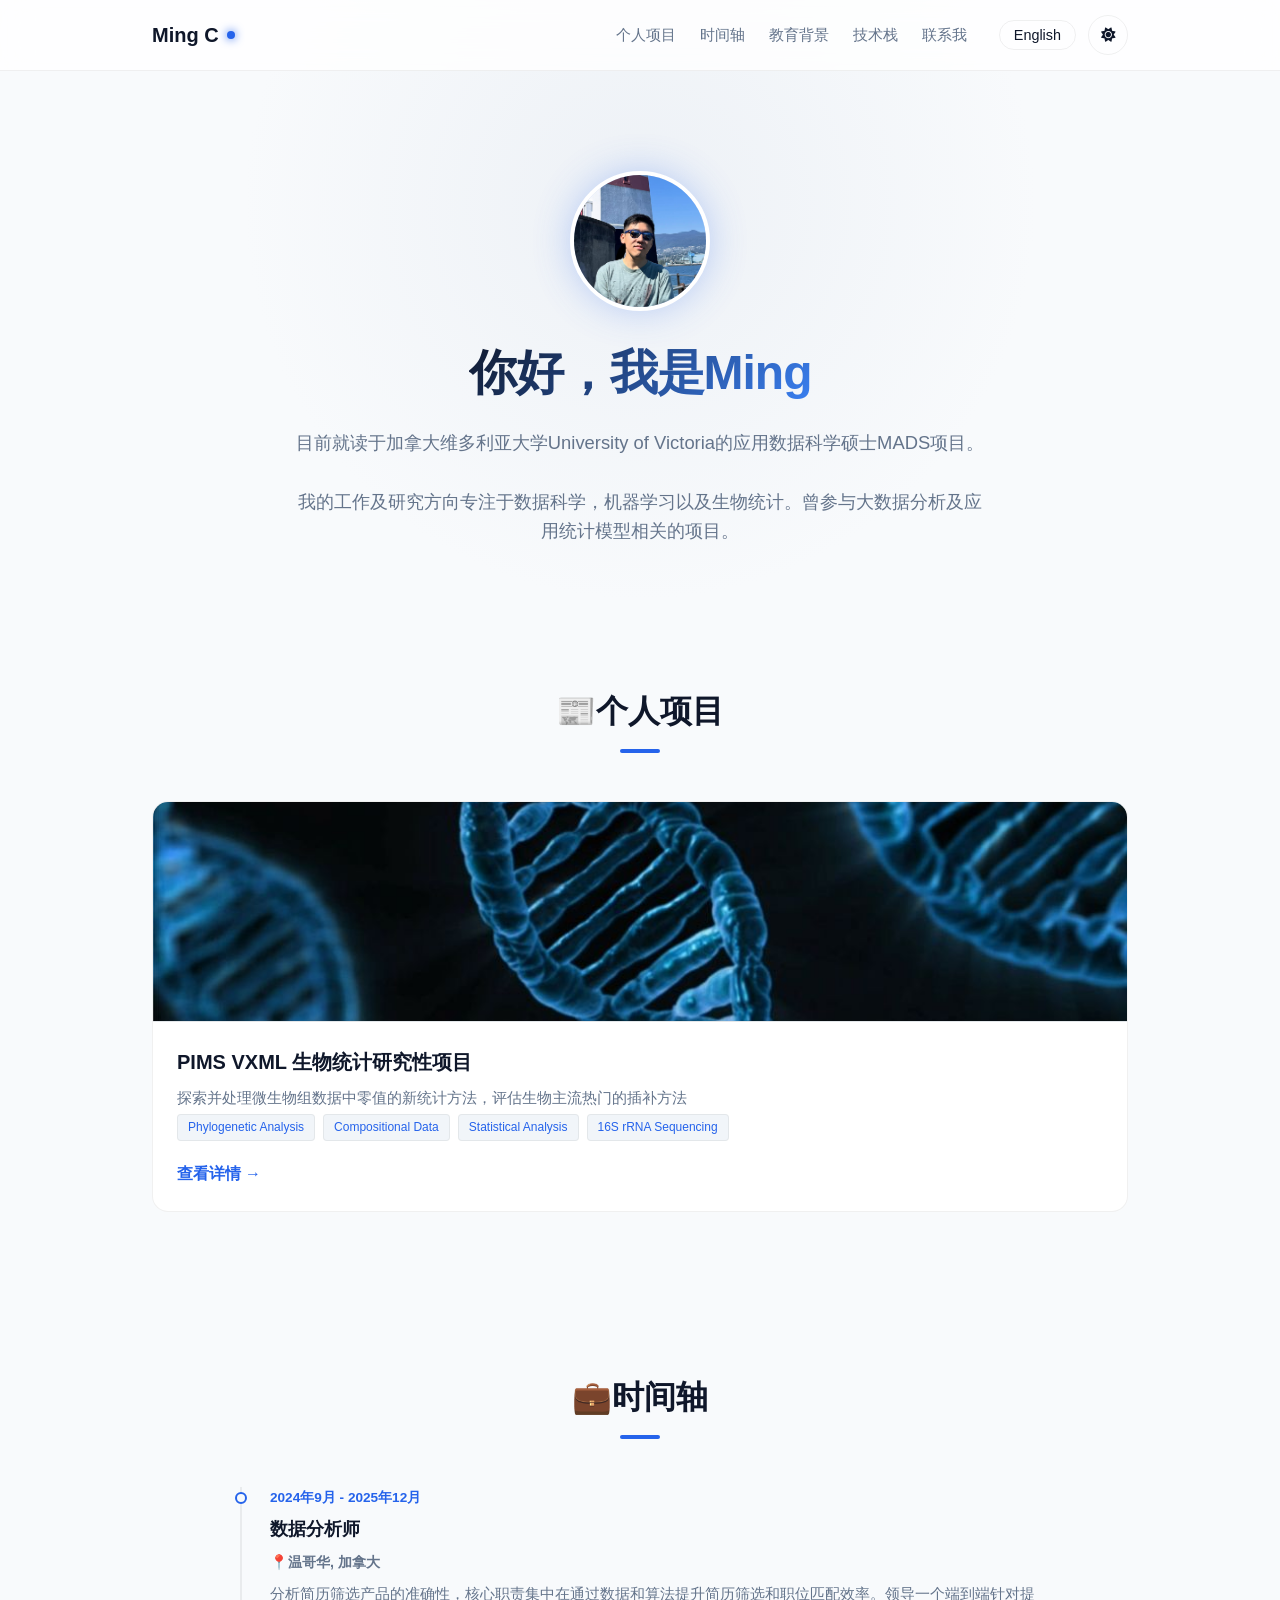
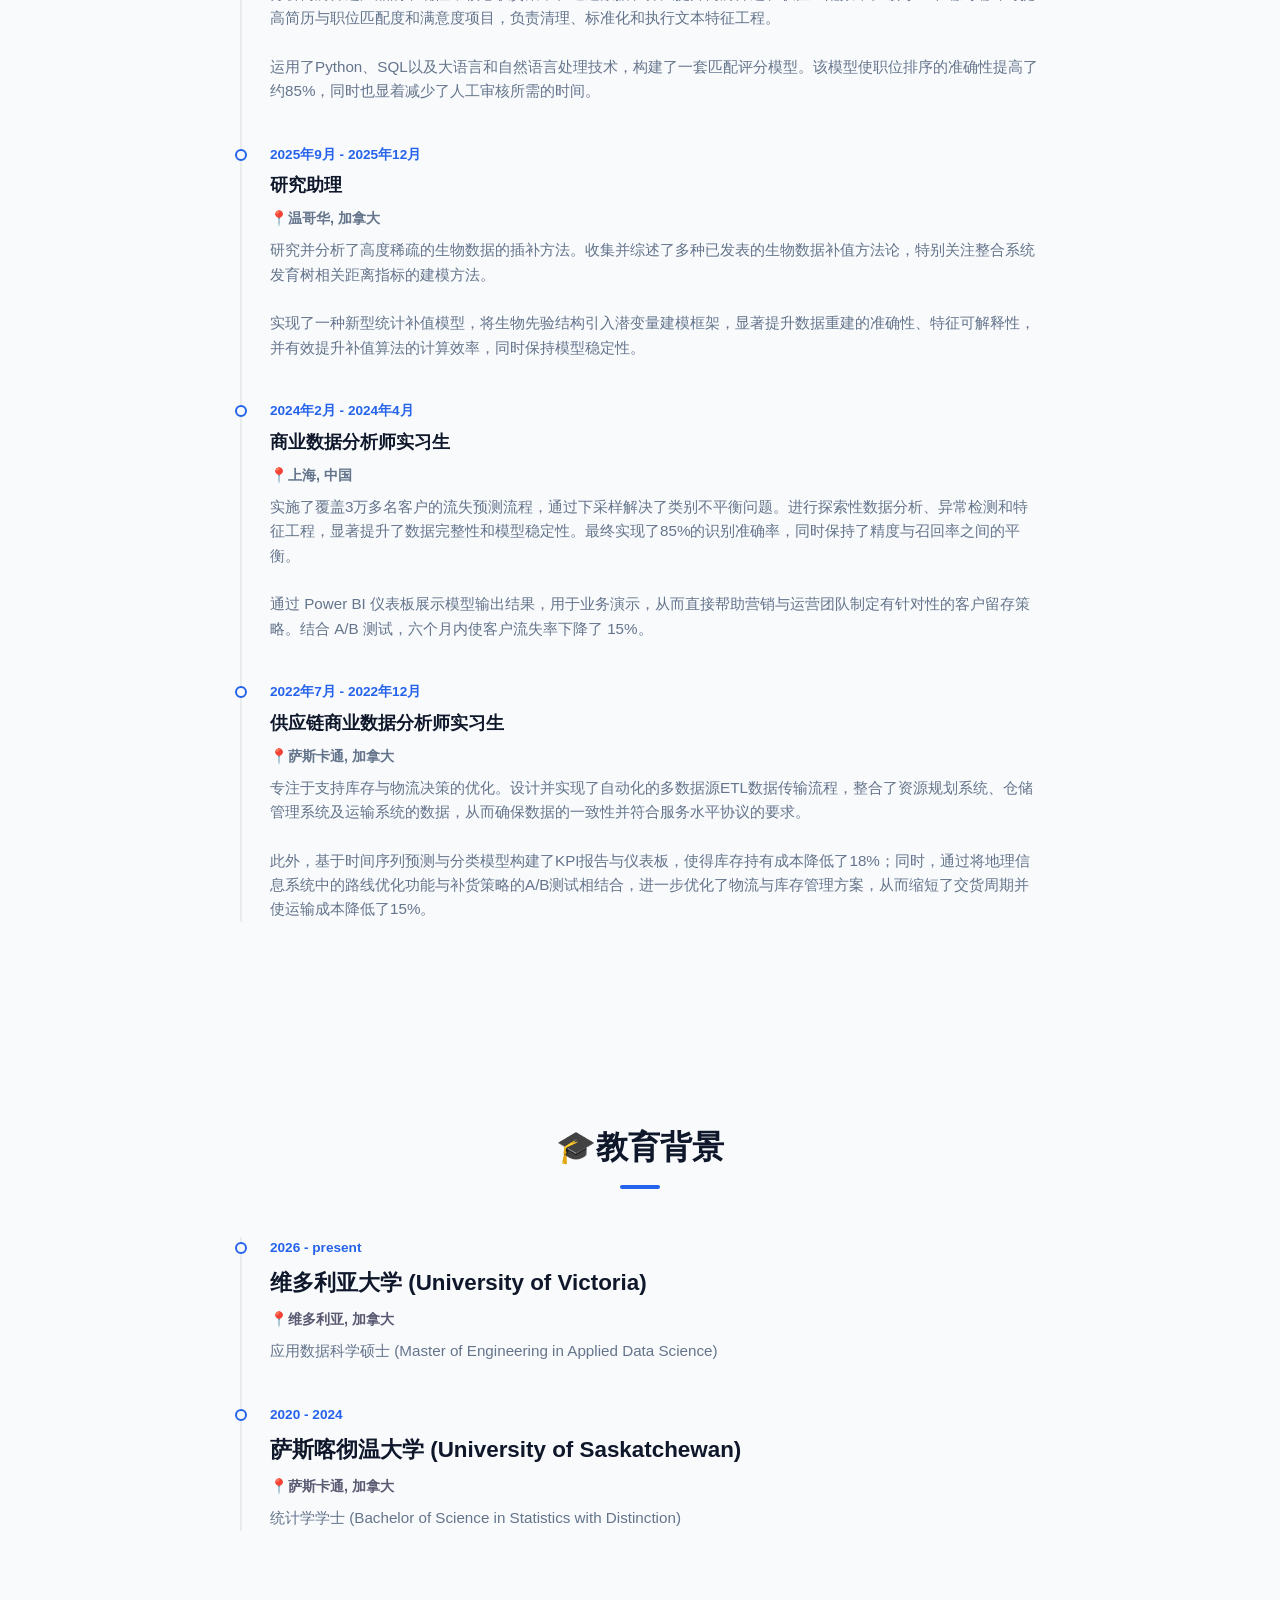
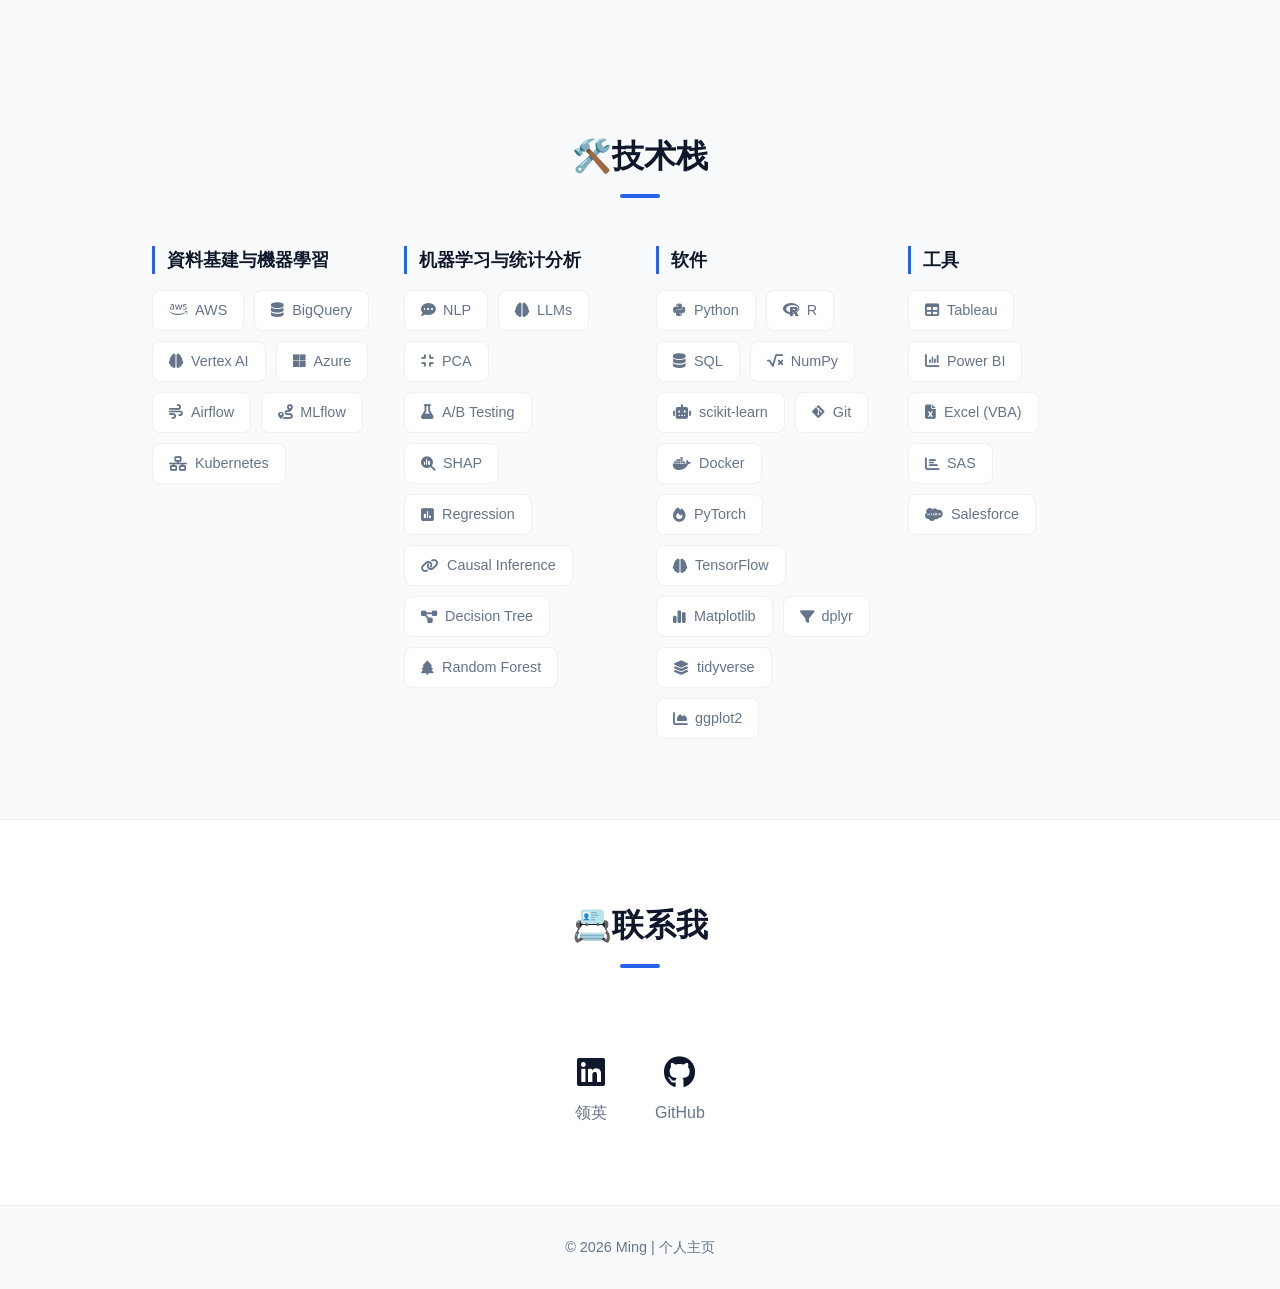
==== index.html @ a5ff0b6a "Add files via upload" ====
<!DOCTYPE html>
<html lang="en" data-theme="light">
<head>
  <meta charset="UTF-8">
  <meta name="viewport" content="width=device-width, initial-scale=1.0">
  <title>Ming's Homepage</title>
  
  <script>
    const savedTheme = localStorage.getItem('theme') || (window.matchMedia('(prefers-color-scheme: dark)').matches ? 'dark' : 'light');
    document.documentElement.setAttribute('data-theme', savedTheme);
  </script>

  <link rel="stylesheet" href="assets/css/style.css">
  <link rel="stylesheet" href="https://cdn.bootcdn.net/ajax/libs/font-awesome/6.4.0/css/all.min.css">
</head>
<body>
  <nav>
    <div class="container nav-container">
      <a href="#" class="logo">
        <span class="logo-text">Ming C</span>
        <div class="logo-dot"></div>
      </a>
      
      <div class="nav-actions">
        <div class="nav-links">
          <a href="#projects" data-i18n="nav.projects">Projects</a>
          <a href="#timeline" data-i18n="nav.timeline">Timeline</a>
          <a href="#education" data-i18n="nav.education">Education</a>
          <a href="#skills" data-i18n="nav.skills">Stack</a>
          <a href="#contact" data-i18n="nav.contact">Contact</a>
        </div>
        
        <div class="nav-controls">
          <button class="control-btn lang-toggle" aria-label="Toggle Language">中文</button>
          <button class="control-btn theme-toggle" aria-label="Toggle Theme">
            <i class="fas fa-sun sun-icon"></i>
            <i class="fas fa-moon moon-icon"></i>
          </button>
        </div>
      </div>
    </div>
  </nav>

  <section class="intro">
    <div class="bg-decoration"></div>
    <div class="container flex-center column">
      <div class="avatar-container">
        <img src="assets/images/Avatar.jpg" alt="Avatar" class="avatar" data-i18n="intro.avatarAlt">
        <div class="avatar-glow"></div>
      </div>
      <h1 class="gradient-text" data-i18n="intro.title">Hello, I'm Ming</h1>
      <p class="subtitle" data-i18n="intro.desc">...</p>
    </div>
  </section>

  <section id="projects" class="section-padding">
    <div class="container">
      <h2 data-i18n="projects.title">My Projects</h2>
      <div class="projects-grid"></div>
    </div>
  </section>

  <section id="timeline" class="section-padding">
    <div class="container">
      <h2 data-i18n="timeline.title">Timeline</h2>
      <div class="timeline-container"></div>
    </div>
  </section>

    <section id="education" class="section-padding">
    <div class="container">
      <h2 data-i18n="education.title">Education</h2>
      <div class="education-container"></div>
    </div>
  </section>

  <section id="skills" class="section-padding">
    <div class="container">
      <h2 data-i18n="skills.title">Tech Stack</h2>
      <div class="skills-wrapper"></div>
    </div>
  </section>

  <section id="contact" class="contact section-padding">
    <div class="container">
      <h2 data-i18n="contact.title">Connect me</h2>
      <div class="contact-links"></div>
    </div>
  </section>

  <footer data-i18n="footer.copyright">© 2026 Ming. All rights reserved.</footer>

  <script src="assets/js/i18n.js"></script>
  <script src="assets/js/main.js"></script>
</body>
</html>
---- assets/css/style.css ----
/* =========================================
   1. Design Token & Themes
   ========================================= */
:root {
  /* 基础参数 */
  --font-main: -apple-system, BlinkMacSystemFont, "Segoe UI", Roboto, "Helvetica Neue", Arial, sans-serif;
  --radius-md: 16px;
  --radius-full: 999px;
  --container-width: 1024px;
  --transition-base: 0.3s cubic-bezier(0.4, 0, 0.2, 1);
  
  /* [Light Mode] 默认日间模式变量 */
  --bg-body: #f8fafc;
  --bg-card: #ffffff;
  --bg-glass: rgba(255, 255, 255, 0.8);
  --bg-hover: #f1f5f9;
  
  --text-main: #0f172a;
  --text-muted: #64748b;
  --text-invert: #ffffff;
  
  --primary: #2563eb;       /* 核心蓝 */
  --primary-glow: rgba(37, 99, 235, 0.2);
  
  --border-light: rgba(0, 0, 0, 0.06);
  --shadow-sm: 0 1px 2px rgba(0, 0, 0, 0.05);
  --shadow-card: 0 4px 6px -1px rgba(0, 0, 0, 0.05), 0 2px 4px -1px rgba(0, 0, 0, 0.03);
  --shadow-hover: 0 20px 25px -5px rgba(0, 0, 0, 0.1), 0 10px 10px -5px rgba(0, 0, 0, 0.04);
  
  --gradient-title: linear-gradient(135deg, #0f172a 0%, #3b82f6 100%);
  --decoration-blob: #e2e8f0;
}

/* [Dark Mode] 深色模式变量覆盖 */
[data-theme="dark"] {
  --bg-body: #0f172a;       /* 深岩灰背景 */
  --bg-card: #1e293b;       /* 稍亮的卡片背景 */
  --bg-glass: rgba(15, 23, 42, 0.8);
  --bg-hover: #334155;
  
  --text-main: #f1f5f9;     /* 亮灰白 */
  --text-muted: #94a3b8;    /* 柔和灰 */
  
  --primary: #60a5fa;       /* 亮蓝，暗色下更显眼 */
  --primary-glow: rgba(96, 165, 250, 0.25);
  
  --border-light: rgba(255, 255, 255, 0.08);
  --shadow-sm: 0 1px 2px rgba(0, 0, 0, 0.3);
  --shadow-card: 0 4px 6px -1px rgba(0, 0, 0, 0.4);
  --shadow-hover: 0 20px 25px -5px rgba(0, 0, 0, 0.5), 0 0 20px rgba(96, 165, 250, 0.15); /* 加点蓝色光晕 */
  
  --gradient-title: linear-gradient(135deg, #f8fafc 0%, #60a5fa 100%);
  --decoration-blob: #1e293b;
}

/* =========================================
   2. Global Reset & Layout
   ========================================= */
* { margin: 0; padding: 0; box-sizing: border-box; }

body {
  font-family: var(--font-main);
  background-color: var(--bg-body);
  color: var(--text-main);
  line-height: 1.6;
  /* 关键：平滑过渡背景色和文字颜色 */
  transition: background-color 0.4s ease, color 0.4s ease;
  overflow-x: hidden;
}

/* 新增：全局图片约束，防止图片撑破布局 */
img {
  max-width: 100%;
  height: auto;
  display: block;
}

a { text-decoration: none; color: inherit; transition: var(--transition-base); }
ul { list-style: none; }

.container {
  max-width: var(--container-width);
  margin: 0 auto;
  padding: 0 24px;
}

.section-padding { padding: 80px 0; }
.flex-center { display: flex; align-items: center; justify-content: center; }
.column { flex-direction: column; }

/* 滚动条美化 */
::-webkit-scrollbar { width: 8px; }
::-webkit-scrollbar-track { background: var(--bg-body); }
::-webkit-scrollbar-thumb { background: var(--text-muted); border-radius: 4px; opacity: 0.5; }

/* =========================================
   3. Navigation (Glassmorphism)
   ========================================= */
nav {
  position: sticky;
  top: 0;
  z-index: 100;
  background: var(--bg-glass);
  backdrop-filter: blur(16px);
  -webkit-backdrop-filter: blur(16px);
  border-bottom: 1px solid var(--border-light);
  transition: background-color 0.4s ease, border-color 0.4s ease;
}

.nav-container {
  height: 70px;
  display: flex;
  justify-content: space-between;
  align-items: center;
}

.logo {
  display: flex;
  align-items: center;
  gap: 8px;
  font-weight: 700;
  font-size: 1.25rem;
  color: var(--text-main);
}

.logo-dot {
  width: 8px;
  height: 8px;
  background: var(--primary);
  border-radius: 50%;
  box-shadow: 0 0 10px var(--primary);
}

.nav-actions { display: flex; align-items: center; gap: 32px; }

.nav-links { display: flex; gap: 24px; }
.nav-links a {
  font-size: 0.95rem;
  font-weight: 500;
  color: var(--text-muted);
  position: relative;
}
.nav-links a:hover, .nav-links a.active { color: var(--primary); }

.nav-controls { display: flex; align-items: center; gap: 12px; }

/* 按钮通用样式 */
.control-btn {
  background: transparent;
  border: 1px solid var(--border-light);
  color: var(--text-main);
  padding: 6px 14px;
  border-radius: 20px;
  cursor: pointer;
  font-size: 0.9rem;
  transition: all 0.3s ease;
  display: flex;
  align-items: center;
  justify-content: center;
}

.control-btn:hover {
  background: var(--bg-hover);
  border-color: var(--primary);
  color: var(--primary);
}

/* 主题切换按钮特殊处理 */
.theme-toggle {
  width: 36px;
  height: 36px;
  padding: 0;
  border-radius: 50%;
  position: relative;
  overflow: hidden;
}

.theme-toggle i {
  position: absolute;
  transition: transform 0.5s cubic-bezier(0.68, -0.55, 0.27, 1.55), opacity 0.5s;
}

/* 图标切换动画逻辑 */
[data-theme="light"] .moon-icon { transform: translateY(20px) rotate(90deg); opacity: 0; }
[data-theme="light"] .sun-icon { transform: translateY(0) rotate(0); opacity: 1; }
[data-theme="dark"] .sun-icon { transform: translateY(-20px) rotate(-90deg); opacity: 0; }
[data-theme="dark"] .moon-icon { transform: translateY(0) rotate(0); opacity: 1; }

/* =========================================
   4. Hero Section / Intro
   ========================================= */
.intro {
  padding: 100px 0 60px;
  position: relative;
  text-align: center;
}

/* 背景装饰球 */
.bg-decoration {
  position: absolute;
  top: -50%;
  left: 50%;
  transform: translateX(-50%);
  width: 800px;
  height: 800px;
  background: radial-gradient(circle, var(--decoration-blob) 0%, transparent 70%);
  opacity: 0.5;
  z-index: -1;
  pointer-events: none;
}

.avatar-container {
  position: relative;
  margin-bottom: 24px;
}

.avatar {
  width: 140px;
  height: 140px;
  border-radius: 50%;
  object-fit: cover;
  border: 4px solid var(--bg-card);
  position: relative;
  z-index: 2;
  flex-shrink: 0; /* 防止头像被挤压 */
}

.avatar-glow {
  position: absolute;
  inset: 0;
  border-radius: 50%;
  background: var(--primary);
  filter: blur(25px);
  opacity: 0.4;
  z-index: 1;
  transform: scale(0.9);
  transition: opacity 0.3s;
}
.avatar-container:hover .avatar-glow { opacity: 0.7; }

.gradient-text {
  font-size: 3rem;
  font-weight: 800;
  margin-bottom: 16px;
  background: var(--gradient-title);
  -webkit-background-clip: text;
  background-clip: text;
  color: transparent; /* 关键：文字透明显示背景渐变 */
  letter-spacing: -1px;
}

.subtitle {
  font-size: 1.15rem;
  color: var(--text-muted);
  max-width: 700px;
  margin: 0 auto;
}

/* =========================================
   5. Projects Grid & Detail Images
   ========================================= */
h2 {
  font-size: 2rem;
  text-align: center;
  margin-bottom: 48px;
  color: var(--text-main);
  position: relative;
  display: inline-block;
  width: 100%;
}
/* 标题下划线 */
h2::after {
  content: '';
  display: block;
  width: 40px;
  height: 4px;
  background: var(--primary);
  margin: 12px auto 0;
  border-radius: 2px;
}

.projects-grid {
  display: grid;
  grid-template-columns: repeat(auto-fit, minmax(300px, 1fr));
  gap: 32px;
}

.card {
  background: var(--bg-card);
  border-radius: var(--radius-md);
  border: 1px solid var(--border-light);
  overflow: hidden;
  transition: var(--transition-base);
  /* 解决 Safari 下圆角溢出问题 */
  transform: translateZ(0); 
}

.card:hover {
  transform: translateY(-8px);
  box-shadow: var(--shadow-hover);
  border-color: var(--primary-glow);
}

/* 首页项目卡片缩略图 - 优化适配 */
.project-thumbnail {
  width: 100%;
  height: 220px;           /* 调整高度，显示更佳 */
  object-fit: cover;       /* 填满容器，防止拉伸 */
  object-position: center; /* 居中裁剪 */
  border-bottom: 1px solid var(--border-light);
  transition: transform 0.5s ease;
  background-color: var(--bg-hover);
}

.card:hover .project-thumbnail { transform: scale(1.05); }

.project-info { padding: 24px; }

.project-info h3 {
  font-size: 1.25rem;
  margin-bottom: 8px;
  color: var(--text-main);
}

.project-info p {
  font-size: 0.95rem;
  color: var(--text-muted);
  margin-bottom: 20px;
  display: -webkit-box;
  -webkit-line-clamp: 3;
  -webkit-box-orient: vertical;
  overflow: hidden;
}

.project-link {
  font-weight: 600;
  color: var(--primary);
  display: inline-flex;
  align-items: center;
  gap: 4px;
}
.project-link::after { content: '→'; transition: transform 0.2s; }
.project-link:hover::after { transform: translateX(4px); }

/* 子页面：详情大图样式 (新增) */
.project-img {
  display: block;
  width: 100%;             /* 强制宽度撑满容器 */
  max-width: 100%;         /* 防止超出父容器 */
  height: auto;            /* 高度自动，保持比例 */
  object-fit: contain;     /* 保证图片内容完整显示 */
  border-radius: var(--radius-md);
  margin: 32px auto;       /* 上下增加间距 */
  box-shadow: var(--shadow-card);
  border: 1px solid var(--border-light);
}

/* =========================================
   6. Documents & Buttons
   ========================================= */
.publish-links-wrapper { text-align: center; }

.publish-links {
  display: inline-flex;
  flex-wrap: wrap;
  gap: 16px;
  justify-content: center;
  background: var(--bg-card);
  padding: 12px;
  border-radius: var(--radius-full);
  box-shadow: var(--shadow-sm);
  border: 1px solid var(--border-light);
}

.publish-link {
  padding: 10px 24px;
  border-radius: var(--radius-full);
  font-weight: 500;
  color: var(--text-muted);
  transition: all 0.3s ease;
  display: flex;
  align-items: center;
  gap: 8px;
}

.publish-link:hover {
  background: var(--bg-hover);
  color: var(--primary);
  transform: translateY(-2px);
}

/* =========================================
   7. Contact & Footer
   ========================================= */
.contact {
  background: var(--bg-card); /* 改为卡片色，不再是大色块 */
  border-top: 1px solid var(--border-light);
}

.contact-links {
  display: flex;
  justify-content: center;
  gap: 48px;
  margin-top: 40px;
}

.contact-item a {
  display: flex;
  flex-direction: column;
  align-items: center;
  gap: 12px;
  color: var(--text-muted);
}

.contact-item i {
  font-size: 2rem;
  transition: transform 0.3s cubic-bezier(0.34, 1.56, 0.64, 1);
  color: var(--text-main);
}

.contact-item:hover i {
  transform: scale(1.2) rotate(8deg);
  color: var(--primary);
}
.contact-item:hover p { color: var(--primary); }

footer {
  text-align: center;
  padding: 30px;
  font-size: 0.9rem;
  color: var(--text-muted);
  border-top: 1px solid var(--border-light);
  background: var(--bg-body);
}

/* =========================================
   8. Mobile Responsive
   ========================================= */
@media (max-width: 768px) {
  .nav-links { display: none; } /* 暂时简化手机端 */
  
  .intro { padding-top: 60px; }
  .gradient-text { font-size: 2.2rem; }

  /* 手机端图片适配 */
  .avatar {
    width: 120px;
    height: 120px;
  }
  .project-thumbnail {
    height: 180px;
  }
  .project-img {
    margin: 20px auto;
    border-radius: 8px;
  }
  
  .publish-links {
    flex-direction: column;
    border-radius: var(--radius-md);
    width: 100%;
  }
  
  .contact-links {
    gap: 24px;
    flex-wrap: wrap;
  }
}


/* Paste this AFTER your existing CSS */

/* =========================================
   10. Timeline Section (New)
   ========================================= */
.timeline-container {
  position: relative;
  max-width: 800px;
  margin: 0 auto;
  padding-left: 30px;
}

/* Vertical Line */
.timeline-container::before {
  content: '';
  position: absolute;
  left: 0;
  top: 0;
  bottom: 0;
  width: 2px;
  background: var(--border-light);
}

.timeline-item {
  position: relative;
  margin-bottom: 40px;
}

.timeline-dot {
  position: absolute;
  left: -35px; /* Adjust based on padding */
  top: 5px;
  width: 12px;
  height: 12px;
  background: var(--bg-body);
  border: 2px solid var(--primary);
  border-radius: 50%;
  z-index: 1;
}

.timeline-date {
  font-size: 0.85rem;
  font-weight: 700;
  color: var(--primary);
  margin-bottom: 6px;
  display: block;
}

.timeline-content h3 {
  font-size: 1.1rem;
  margin-bottom: 8px;
  color: var(--text-main);
}

.timeline-content h5 {
  font-size: 0.9rem;
  margin-bottom: 8px;
  color: #64748b;
}

.timeline-content p {
  font-size: 0.95rem;
  color: var(--text-muted);
}
/* =========================================
   11. Education Section (New)
   ========================================= */
.education-container {
  position: relative;
  max-width: 800px;
  margin: 0 auto;
  padding-left: 30px;
}

/* Vertical Line */
.education-container::before {
  content: '';
  position: absolute;
  left: 0;
  top: 0;
  bottom: 0;
  width: 2px;
  background: var(--border-light);
}

.education-item {
  position: relative;
  margin-bottom: 40px;
}

.education-dot {
  position: absolute;
  left: -35px; /* Adjust based on padding */
  top: 5px;
  width: 12px;
  height: 12px;
  background: var(--bg-body);
  border: 2px solid var(--primary);
  border-radius: 50%;
  z-index: 1;
}

.education-date {
  font-size: 0.85rem;
  font-weight: 700;
  color: var(--primary);
  margin-bottom: 6px;
  display: block;
}

.education-content h3 {
  font-size: 1.4rem;
  margin-bottom: 8px;
  color: var(--text-main);
}

.education-content h5 {
  font-size: 0.9rem;
  margin-bottom: 8px;
  color: #5a5a73;
}

.education-content p {
  font-size: 0.95rem;
  color: var(--text-muted);
}

/* =========================================
   12. Tech Stack Section (New)
   ========================================= */
.skills-wrapper {
  display: grid;
  grid-template-columns: repeat(auto-fit, minmax(200px, 1fr));
  gap: 32px;
}

.skill-category h3 {
  font-size: 1.1rem;
  margin-bottom: 16px;
  color: var(--text-main);
  border-left: 3px solid var(--primary);
  padding-left: 12px;
}

.skill-list {
  display: flex;
  flex-wrap: wrap;
  gap: 10px;
}

.skill-badge {
  padding: 8px 16px;
  background: var(--bg-card);
  border: 1px solid var(--border-light);
  border-radius: 8px;
  font-size: 0.9rem;
  color: var(--text-muted);
  display: flex;
  align-items: center;
  gap: 8px;
  transition: all 0.2s;
}

.skill-badge:hover {
  border-color: var(--primary);
  color: var(--primary);
  transform: translateY(-2px);
}

/* 修复主题切换按钮的点击响应 */
.theme-toggle {
  cursor: pointer;
  z-index: 10; /* 提高层级 */
  /* 确保按钮有足够空间容纳图标 */
  width: 40px; 
  height: 40px;
  display: flex;
  align-items: center;
  justify-content: center;
}

/* 防止图标拦截鼠标事件，确保点击穿透到 button */
.theme-toggle i {
  pointer-events: none; 
}

/* 确保导航栏层级够高 */
nav {
  z-index: 1000;
}

/* ... Previous CSS ... */

/* =========================================
   13. Project Tags (New)
   ========================================= */
.project-tags {
  display: flex;
  flex-wrap: wrap;
  gap: 8px;
  margin-bottom: 20px; /* Space between tags and 'View Details' link */
  margin-top: -12px;   /* Pull closer to description */
}

.project-tag {
  font-size: 0.75rem;
  padding: 3px 10px;
  background: var(--bg-hover);
  color: var(--primary);
  border-radius: 4px;
  font-weight: 500;
  border: 1px solid var(--border-light);
}

/* Adjust paragraph margin in project info to accommodate tags */
.project-info p {
  margin-bottom: 16px; 
}
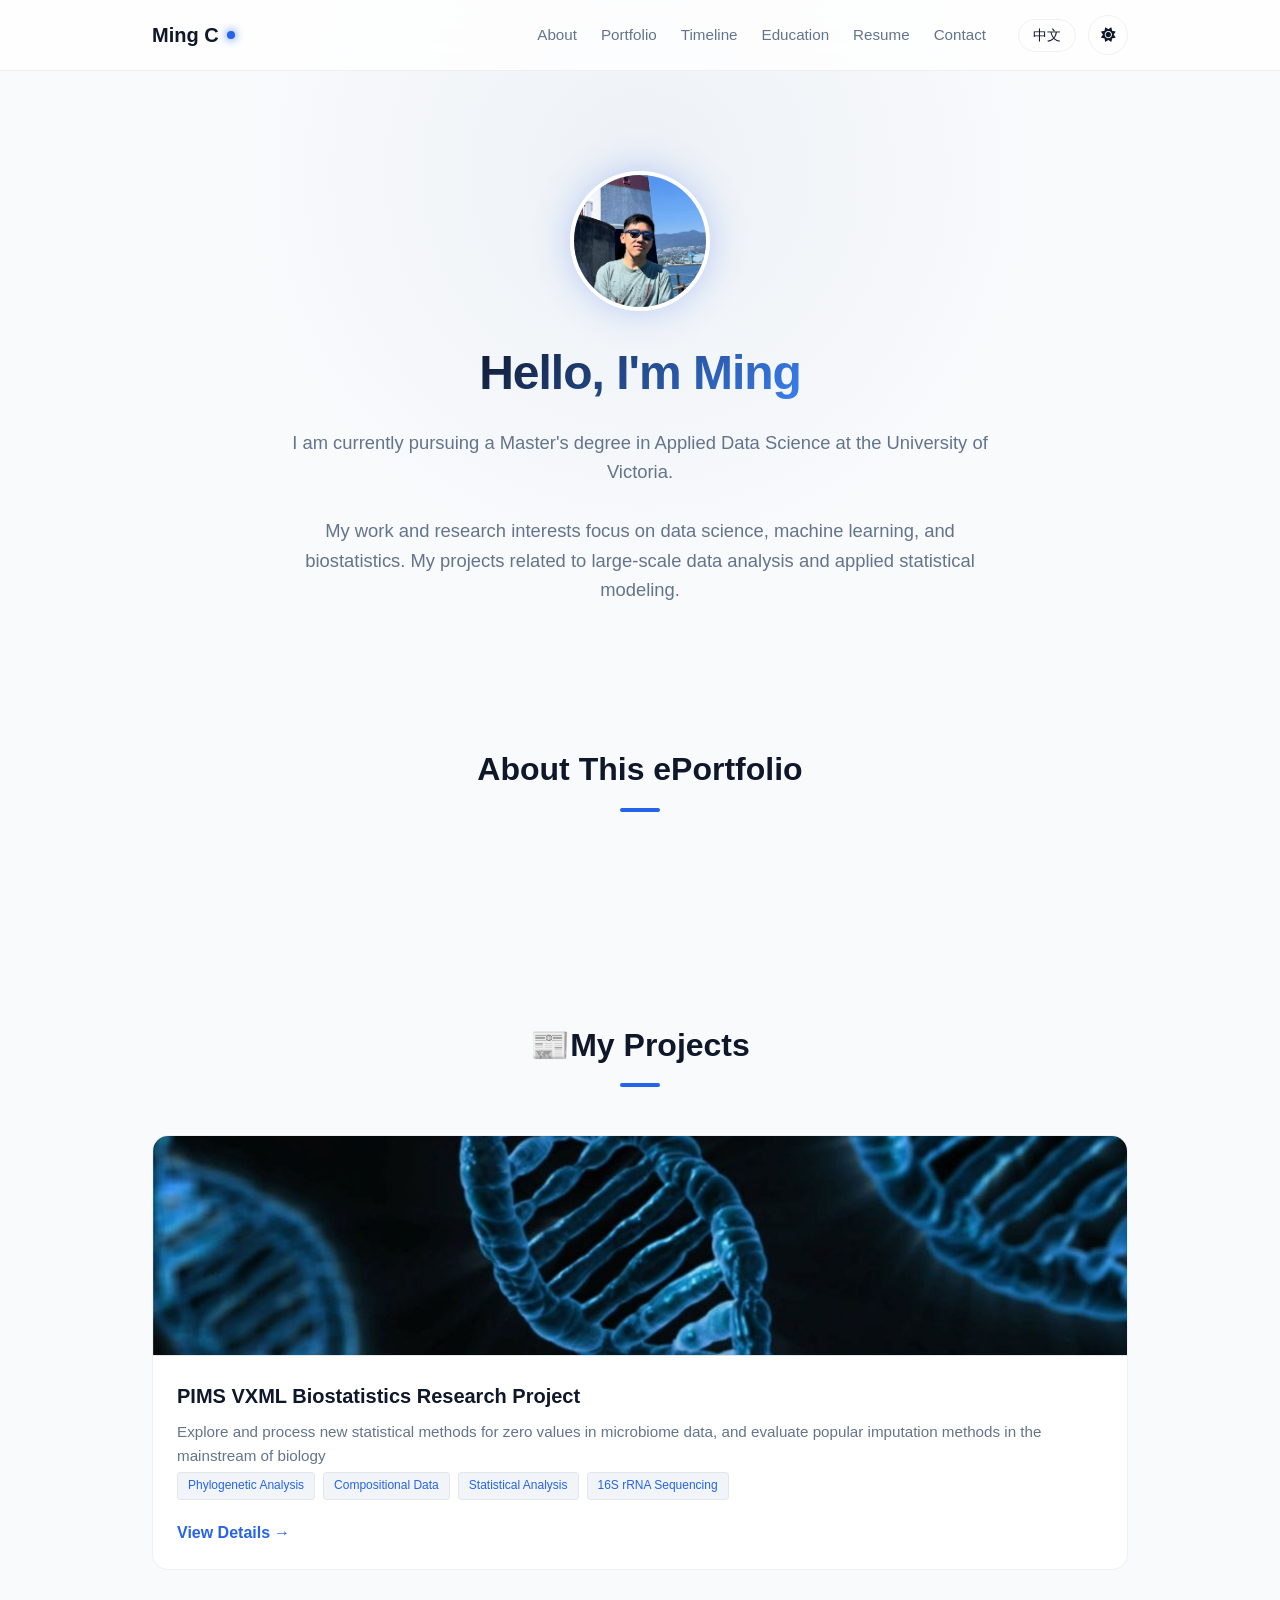
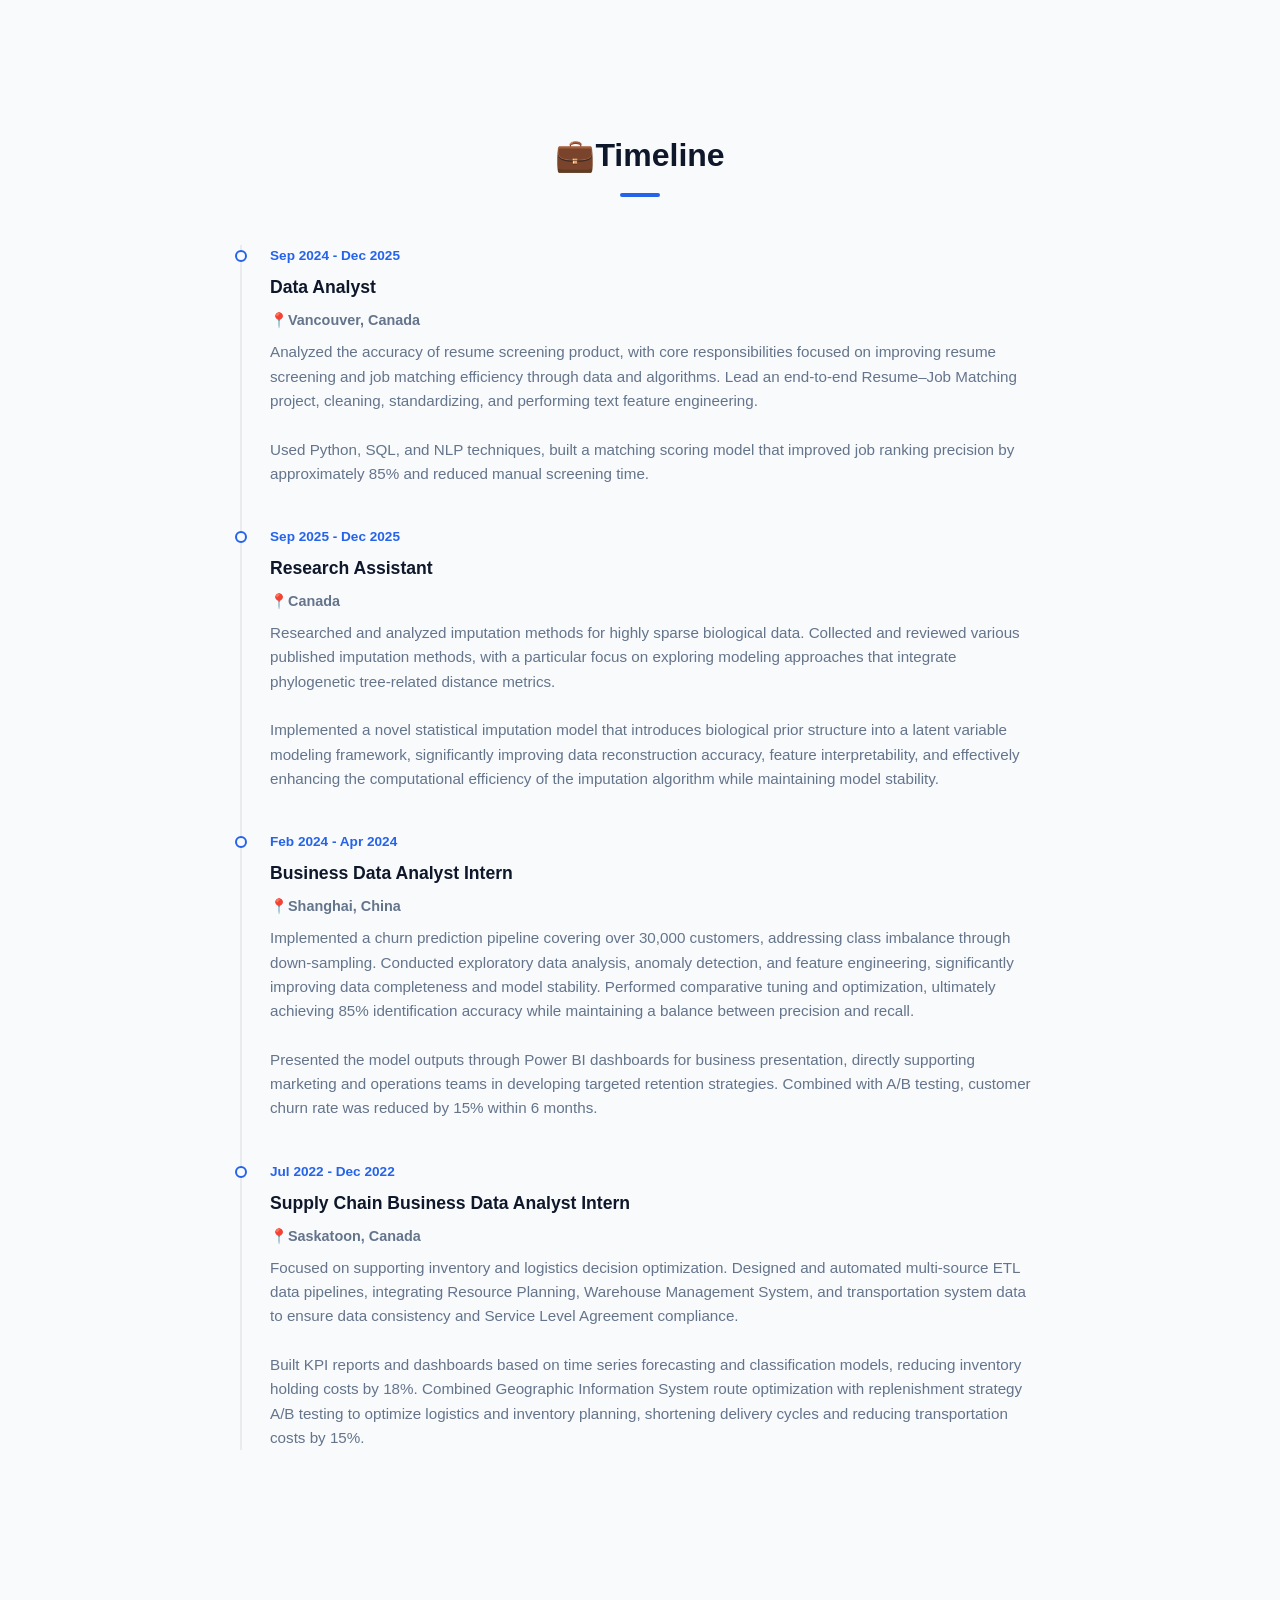
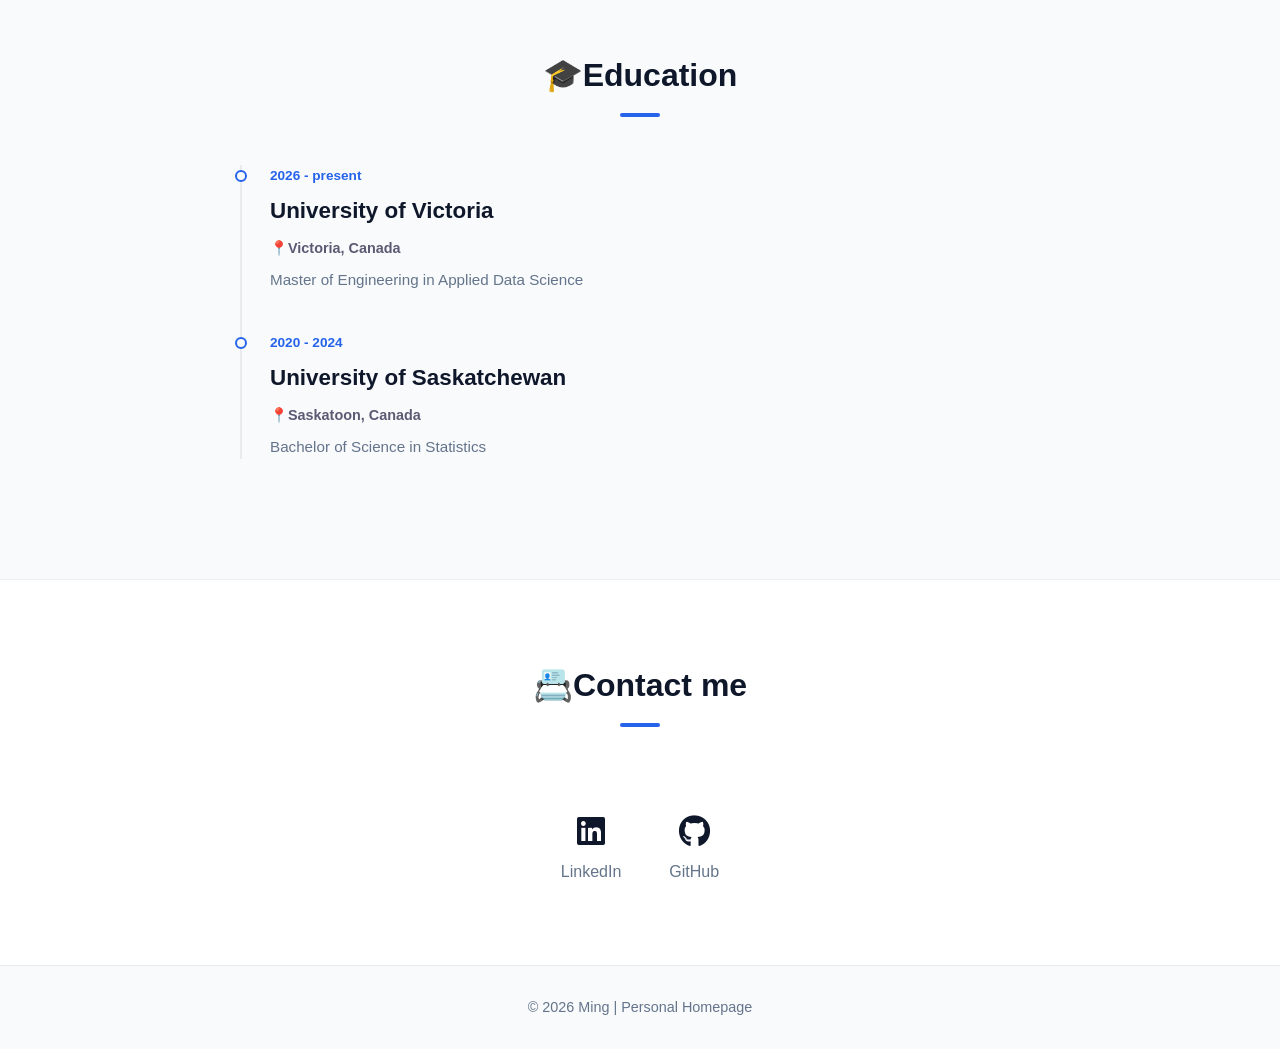
==== commit 8150d698: "file name changed and page updated" ====
--- a/index.html
+++ b/index.html
@@ -23,10 +23,11 @@
       
       <div class="nav-actions">
         <div class="nav-links">
+          <a href="#about" data-i18n="nav.about">About</a>
           <a href="#projects" data-i18n="nav.projects">Projects</a>
-          <a href="#timeline" data-i18n="nav.timeline">Timeline</a>
+          <a href="#timeline" data-i18n="nav.timeline">Work Experience</a>
           <a href="#education" data-i18n="nav.education">Education</a>
-          <a href="#skills" data-i18n="nav.skills">Stack</a>
+          <a href="assets/docs/Mingyang_Chen_Resume.pdf" target="_blank" data-i18n="nav.resume">Resume</a>
           <a href="#contact" data-i18n="nav.contact">Contact</a>
         </div>
         
@@ -45,11 +46,18 @@
     <div class="bg-decoration"></div>
     <div class="container flex-center column">
       <div class="avatar-container">
-        <img src="assets/images/Avatar.jpg" alt="Avatar" class="avatar" data-i18n="intro.avatarAlt">
+        <img src="assets/images/profile.jpg" alt="Avatar" class="avatar" data-i18n="intro.avatarAlt">
         <div class="avatar-glow"></div>
       </div>
       <h1 class="gradient-text" data-i18n="intro.title">Hello, I'm Ming</h1>
       <p class="subtitle" data-i18n="intro.desc">...</p>
+    </div>
+  </section>
+
+  <section id="about" class="section-padding">
+    <div class="container">
+      <h2 data-i18n="about.title">About This ePortfolio</h2>
+      <div class="about-content"></div>
     </div>
   </section>
 
@@ -62,7 +70,7 @@
 
   <section id="timeline" class="section-padding">
     <div class="container">
-      <h2 data-i18n="timeline.title">Timeline</h2>
+      <h2 data-i18n="timeline.title">Work Experience</h2>
       <div class="timeline-container"></div>
     </div>
   </section>
@@ -71,13 +79,6 @@
     <div class="container">
       <h2 data-i18n="education.title">Education</h2>
       <div class="education-container"></div>
-    </div>
-  </section>
-
-  <section id="skills" class="section-padding">
-    <div class="container">
-      <h2 data-i18n="skills.title">Tech Stack</h2>
-      <div class="skills-wrapper"></div>
     </div>
   </section>
 
--- a/assets/css/style.css
+++ b/assets/css/style.css
@@ -685,4 +685,4 @@
 /* Adjust paragraph margin in project info to accommodate tags */
 .project-info p {
   margin-bottom: 16px; 
-}+}
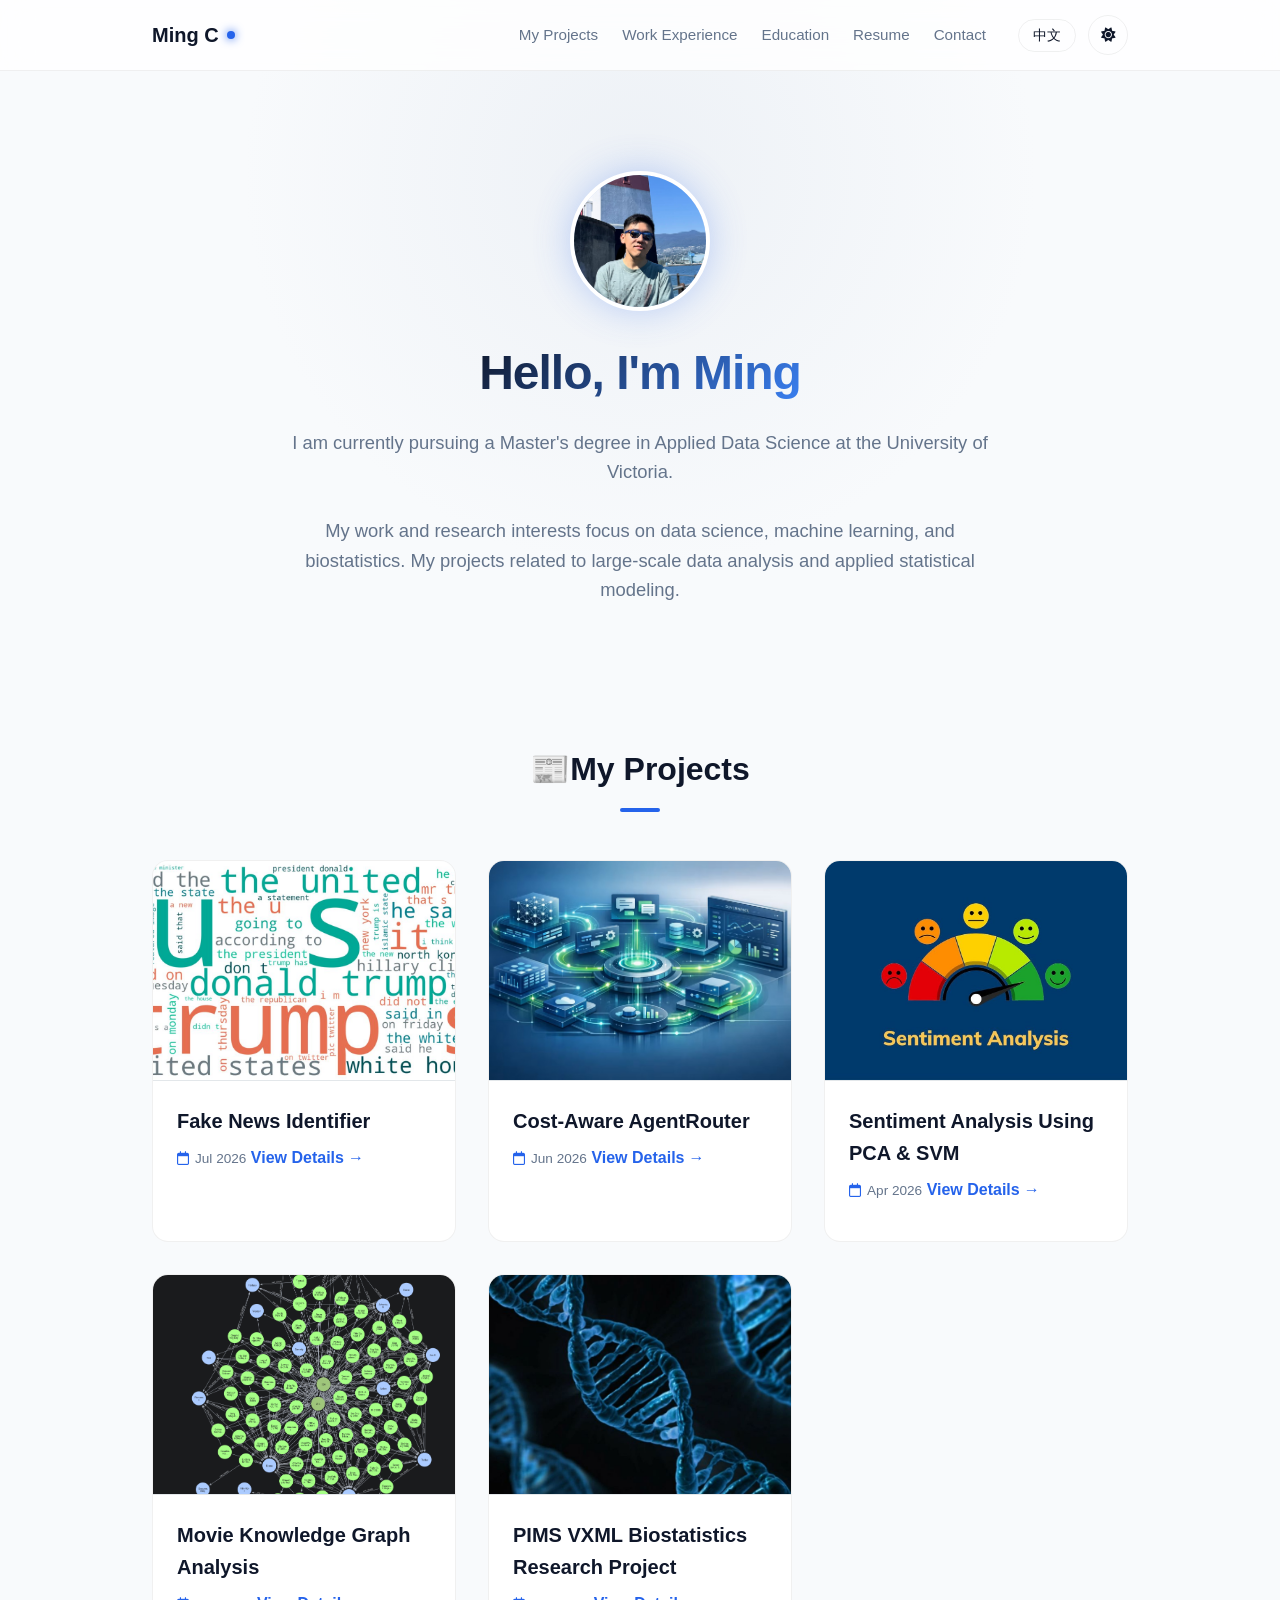
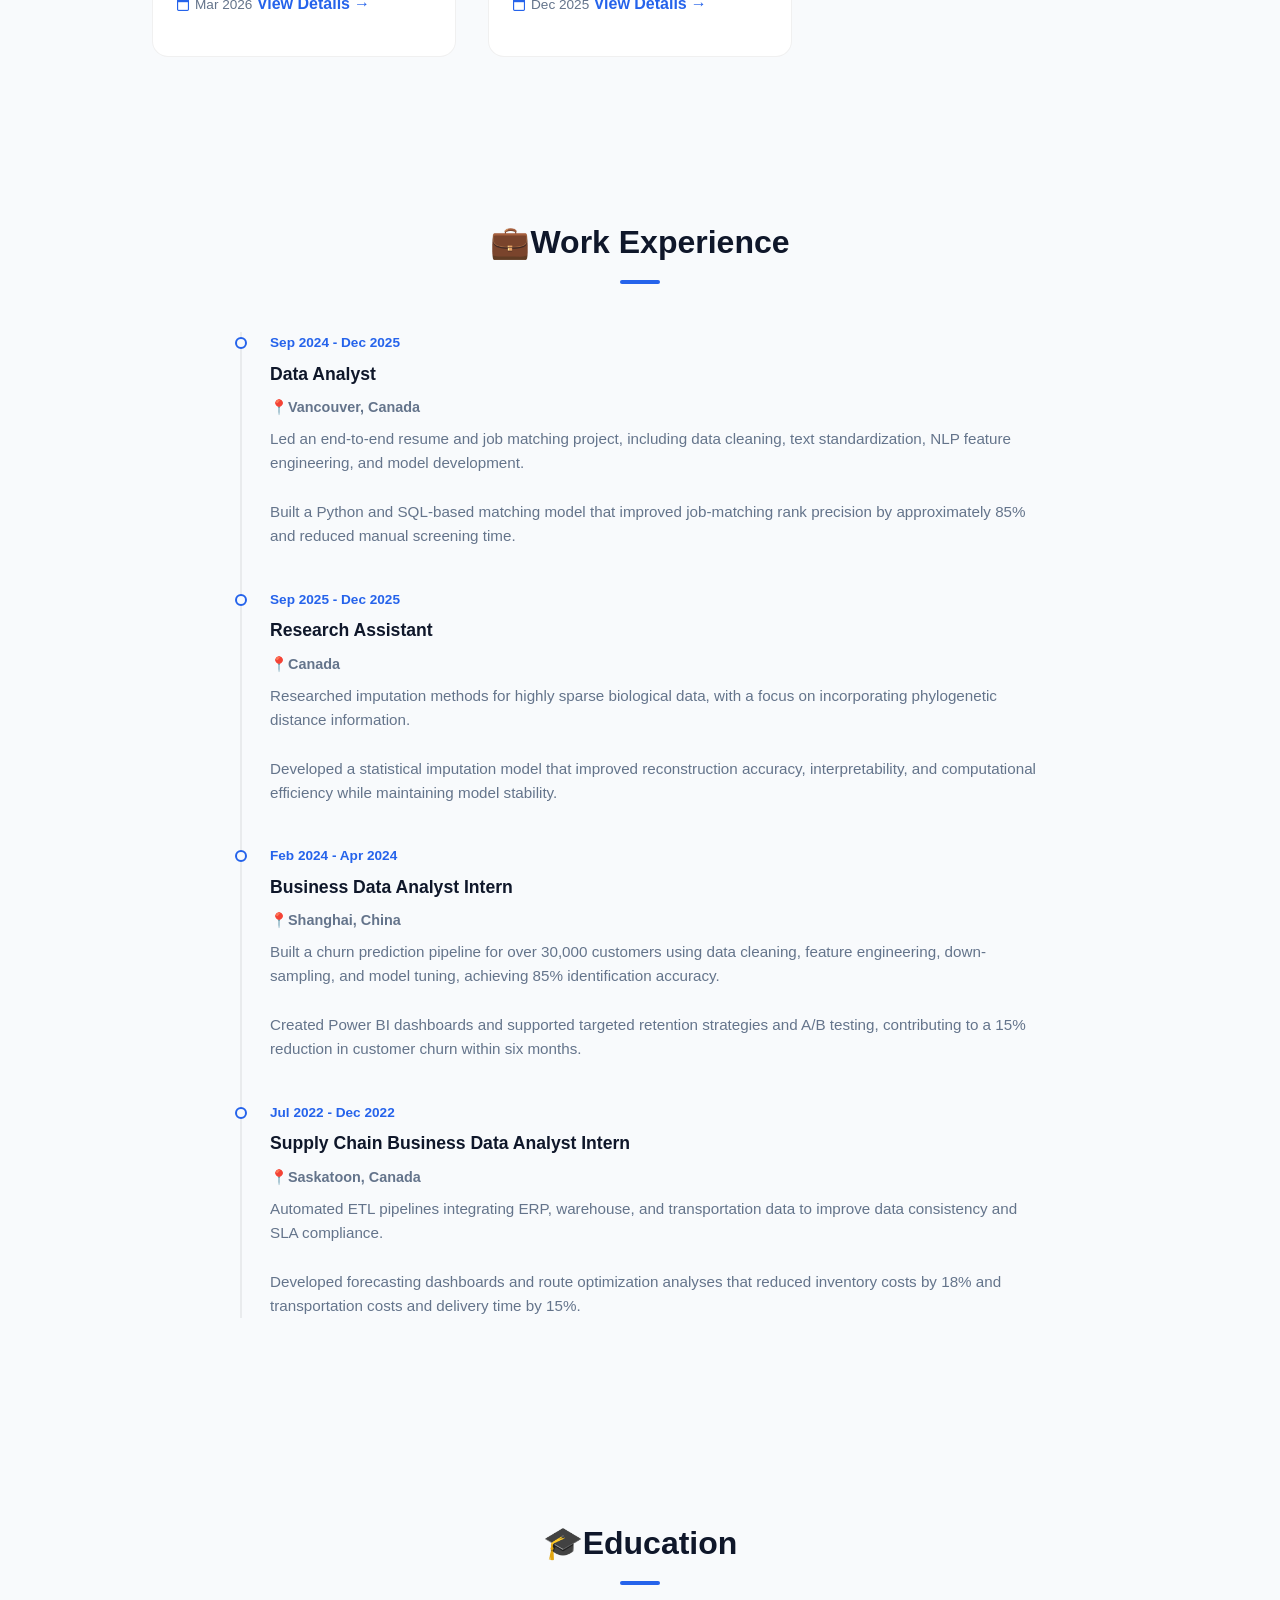
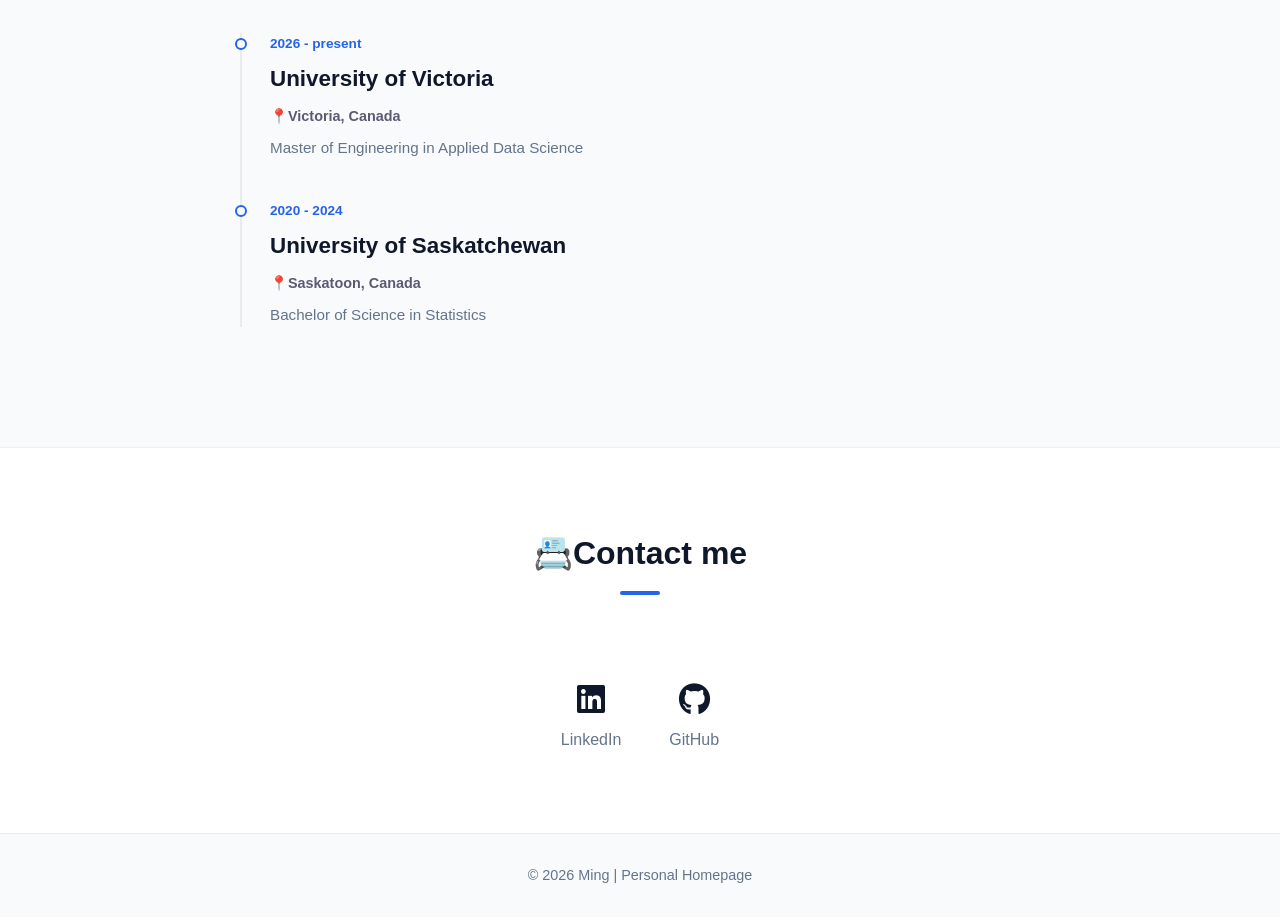
==== commit a5f67c67: "done" ====
--- a/index.html
+++ b/index.html
@@ -23,7 +23,7 @@
       
       <div class="nav-actions">
         <div class="nav-links">
-          <a href="#about" data-i18n="nav.about">About</a>
+<!--          <a href="#about" data-i18n="nav.about">About</a>-->
           <a href="#projects" data-i18n="nav.projects">Projects</a>
           <a href="#timeline" data-i18n="nav.timeline">Work Experience</a>
           <a href="#education" data-i18n="nav.education">Education</a>
@@ -54,12 +54,12 @@
     </div>
   </section>
 
-  <section id="about" class="section-padding">
-    <div class="container">
-      <h2 data-i18n="about.title">About This ePortfolio</h2>
-      <div class="about-content"></div>
-    </div>
-  </section>
+<!--  <section id="about" class="section-padding">-->
+<!--    <div class="container">-->
+<!--      <h2 data-i18n="about.title">About This ePortfolio</h2>-->
+<!--      <div class="about-content"></div>-->
+<!--    </div>-->
+<!--  </section>-->
 
   <section id="projects" class="section-padding">
     <div class="container">
--- a/assets/css/style.css
+++ b/assets/css/style.css
@@ -358,6 +358,21 @@
 /* =========================================
    6. Documents & Buttons
    ========================================= */
+.project-gallery {
+  display: grid;
+  grid-template-columns: repeat(auto-fit, minmax(260px, 1fr));
+  gap: 20px;
+  margin: 32px auto;
+}
+
+.project-gallery img {
+  width: 100%;
+  height: 220px;
+  object-fit: cover;
+  border-radius: var(--radius-md);
+  box-shadow: var(--shadow-card);
+}
+
 .publish-links-wrapper { text-align: center; }
 
 .publish-links {
@@ -672,6 +687,82 @@
   margin-top: -12px;   /* Pull closer to description */
 }
 
+/* =========================================
+   13. About This ePortfolio Section (New)
+   ========================================= */
+.about-content {
+  max-width: 760px;
+  margin: 0 auto;
+}
+
+.about-intro {
+  font-size: 1.05rem;
+  color: var(--text-muted);
+  margin-bottom: 28px;
+  line-height: 1.8;
+}
+
+.about-list {
+  display: flex;
+  flex-direction: column;
+  gap: 14px;
+}
+
+.about-point {
+  display: flex;
+  align-items: flex-start;
+  gap: 14px;
+  padding: 16px 20px;
+  background: var(--bg-card);
+  border: 1px solid var(--border-light);
+  border-radius: var(--radius-md);
+  box-shadow: var(--shadow-sm);
+  transition: var(--transition-base);
+}
+
+.about-point:hover {
+  border-color: var(--primary);
+  transform: translateX(4px);
+  box-shadow: var(--shadow-card);
+}
+
+.about-point-icon {
+  flex-shrink: 0;
+  margin-top: 4px;
+  color: var(--primary);
+  font-size: 1rem;
+}
+
+.about-point span {
+  font-size: 0.98rem;
+  color: var(--text-main);
+  line-height: 1.7;
+}
+
+.about-point strong {
+  color: var(--primary);
+}
+
+.project-thumbnail-icon {
+  display: flex;
+  align-items: center;
+  justify-content: center;
+  font-size: 3.2rem;
+  color: var(--primary);
+  background: linear-gradient(135deg, var(--bg-hover), var(--bg-card));
+}
+
+.project-date {
+  display: inline-flex;
+  align-items: center;
+  gap: 6px;
+  font-size: 0.85rem;
+  color: var(--text-muted);
+  margin-bottom: 16px;
+}
+
+.project-date i { color: var(--primary); }
+
 .project-tag {
   font-size: 0.75rem;
   padding: 3px 10px;
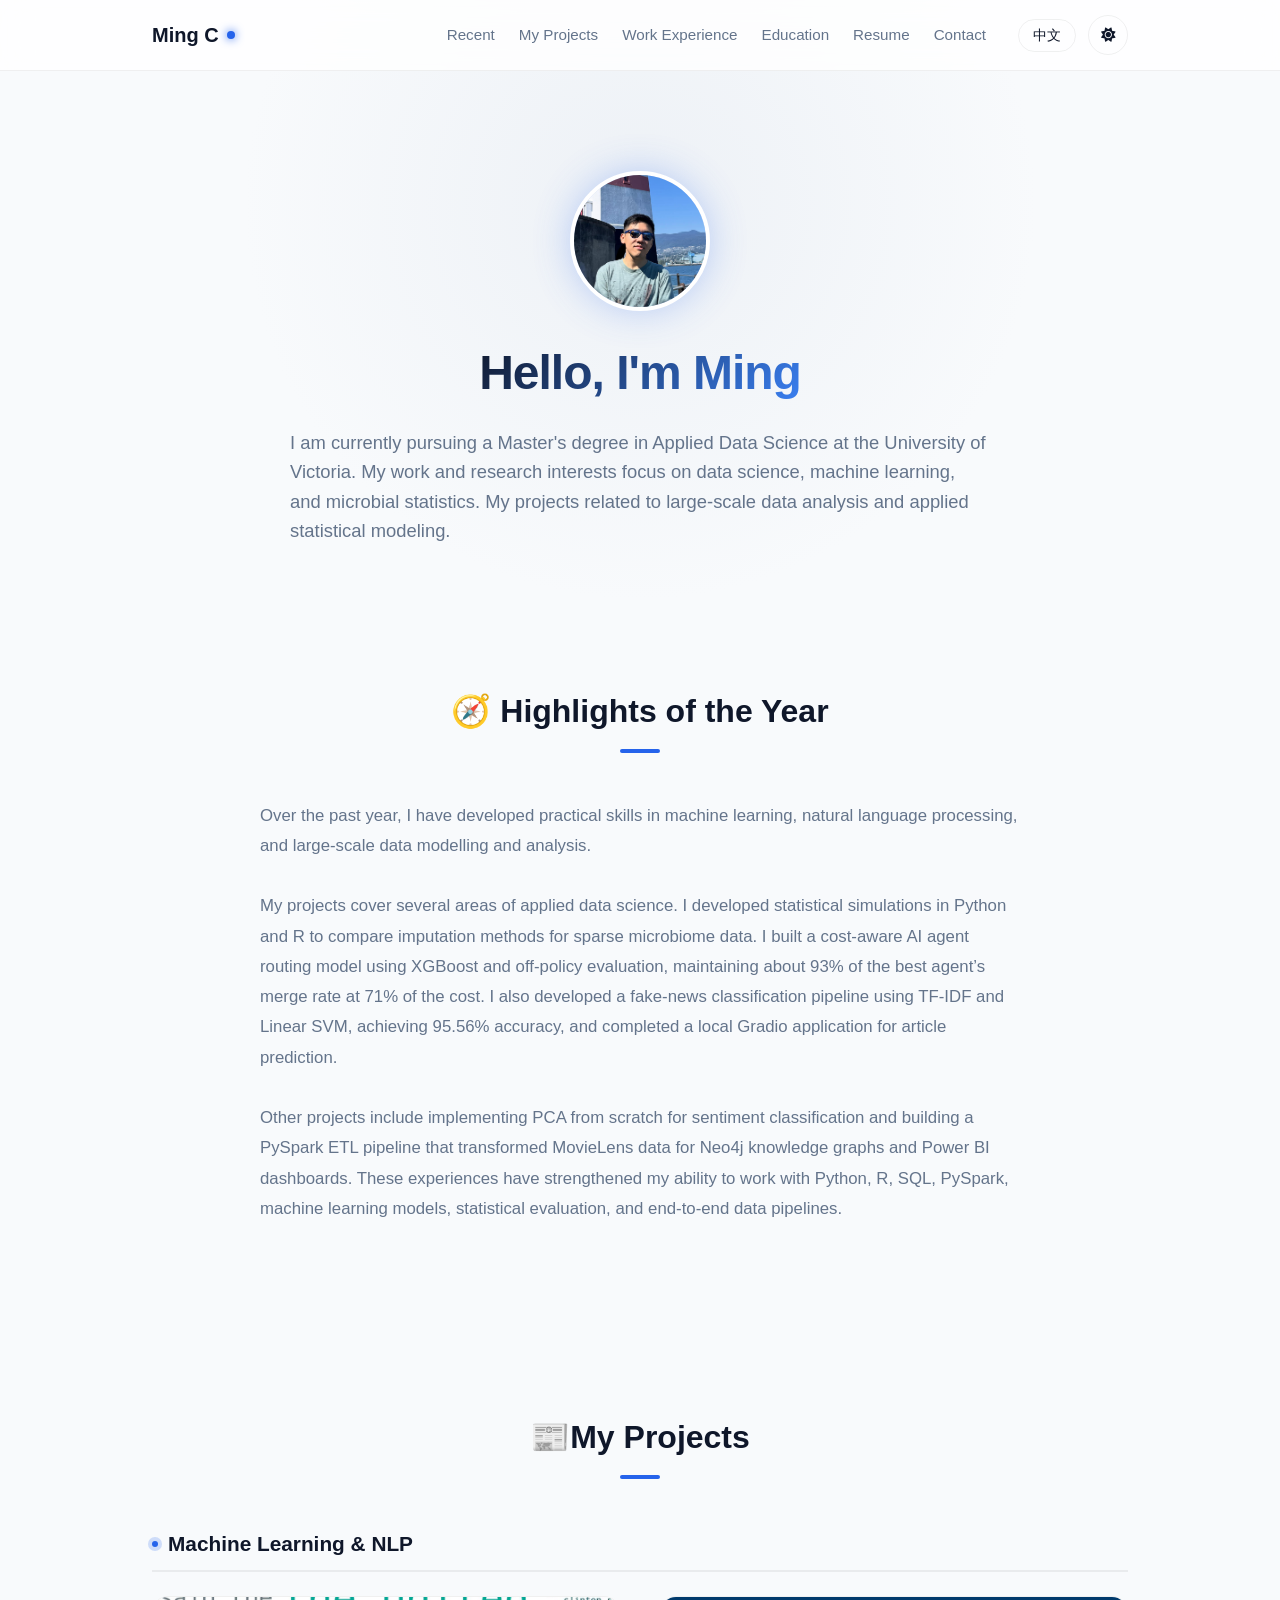
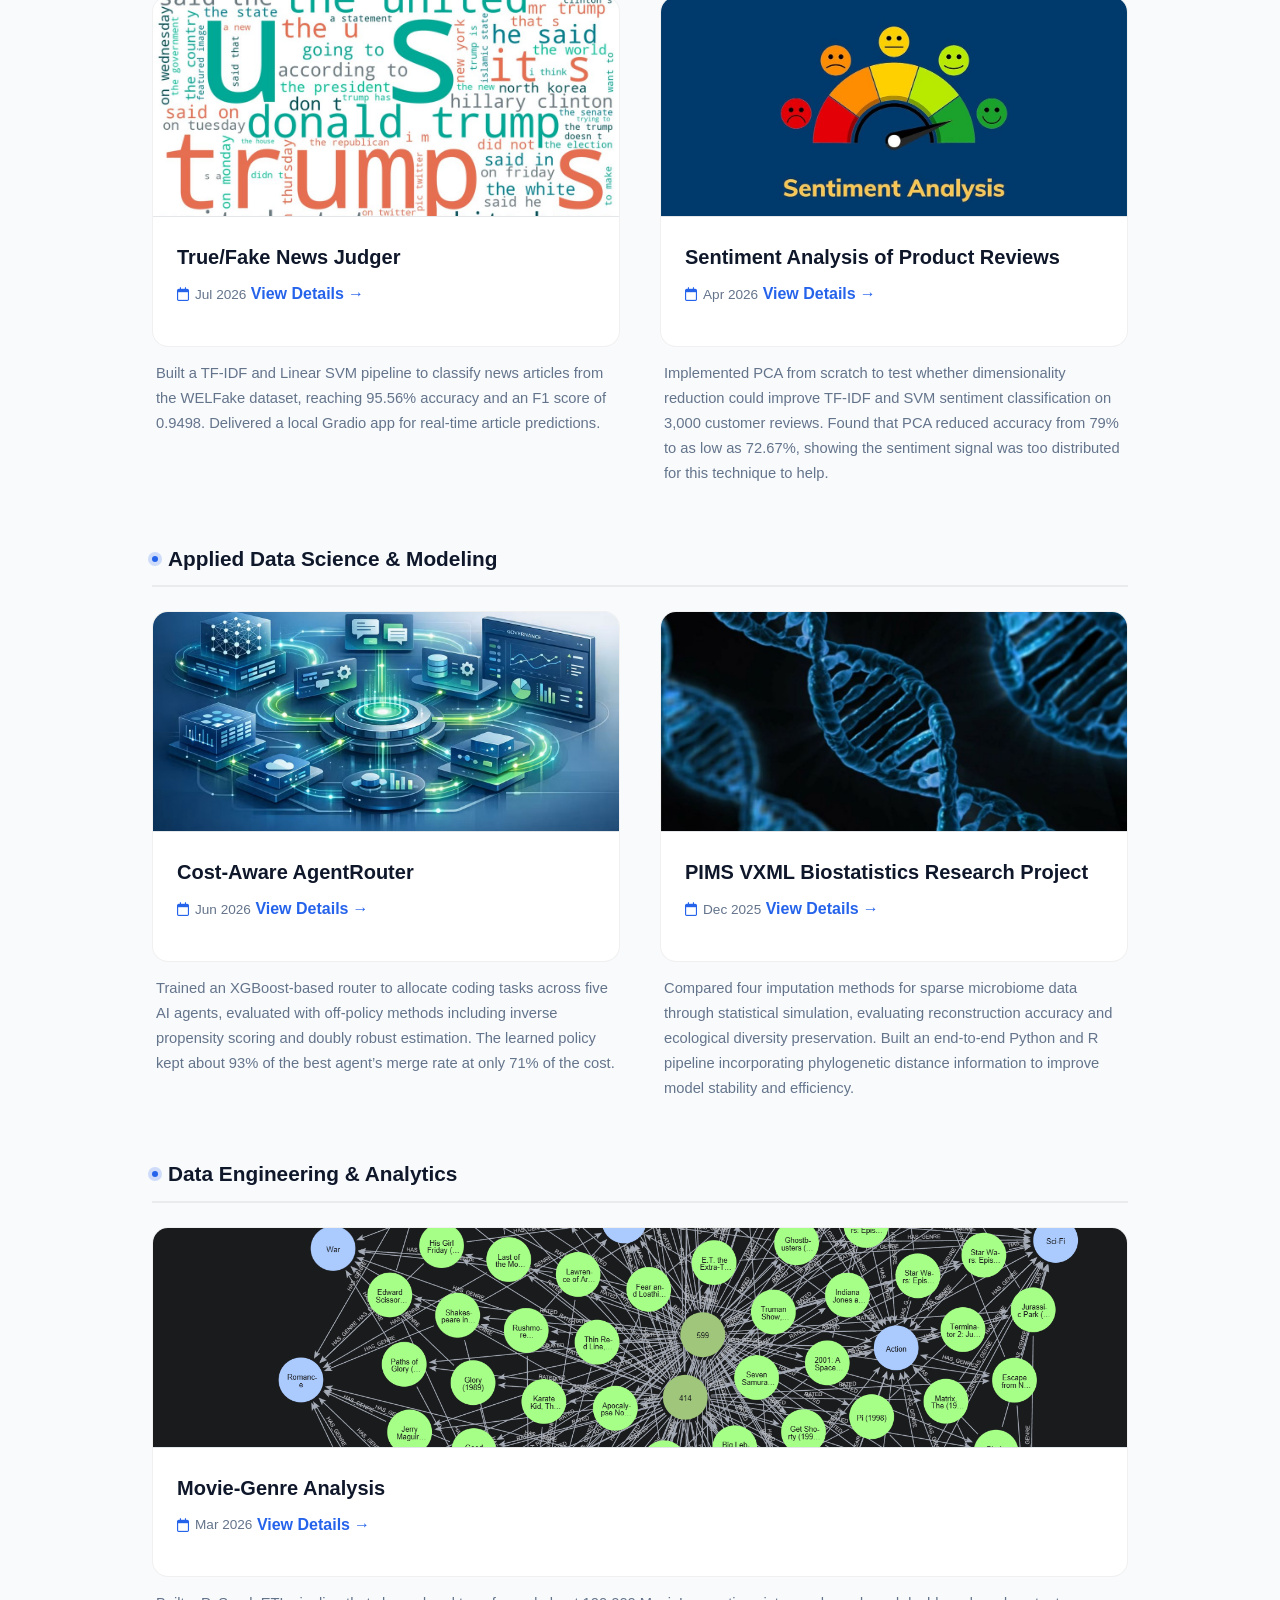
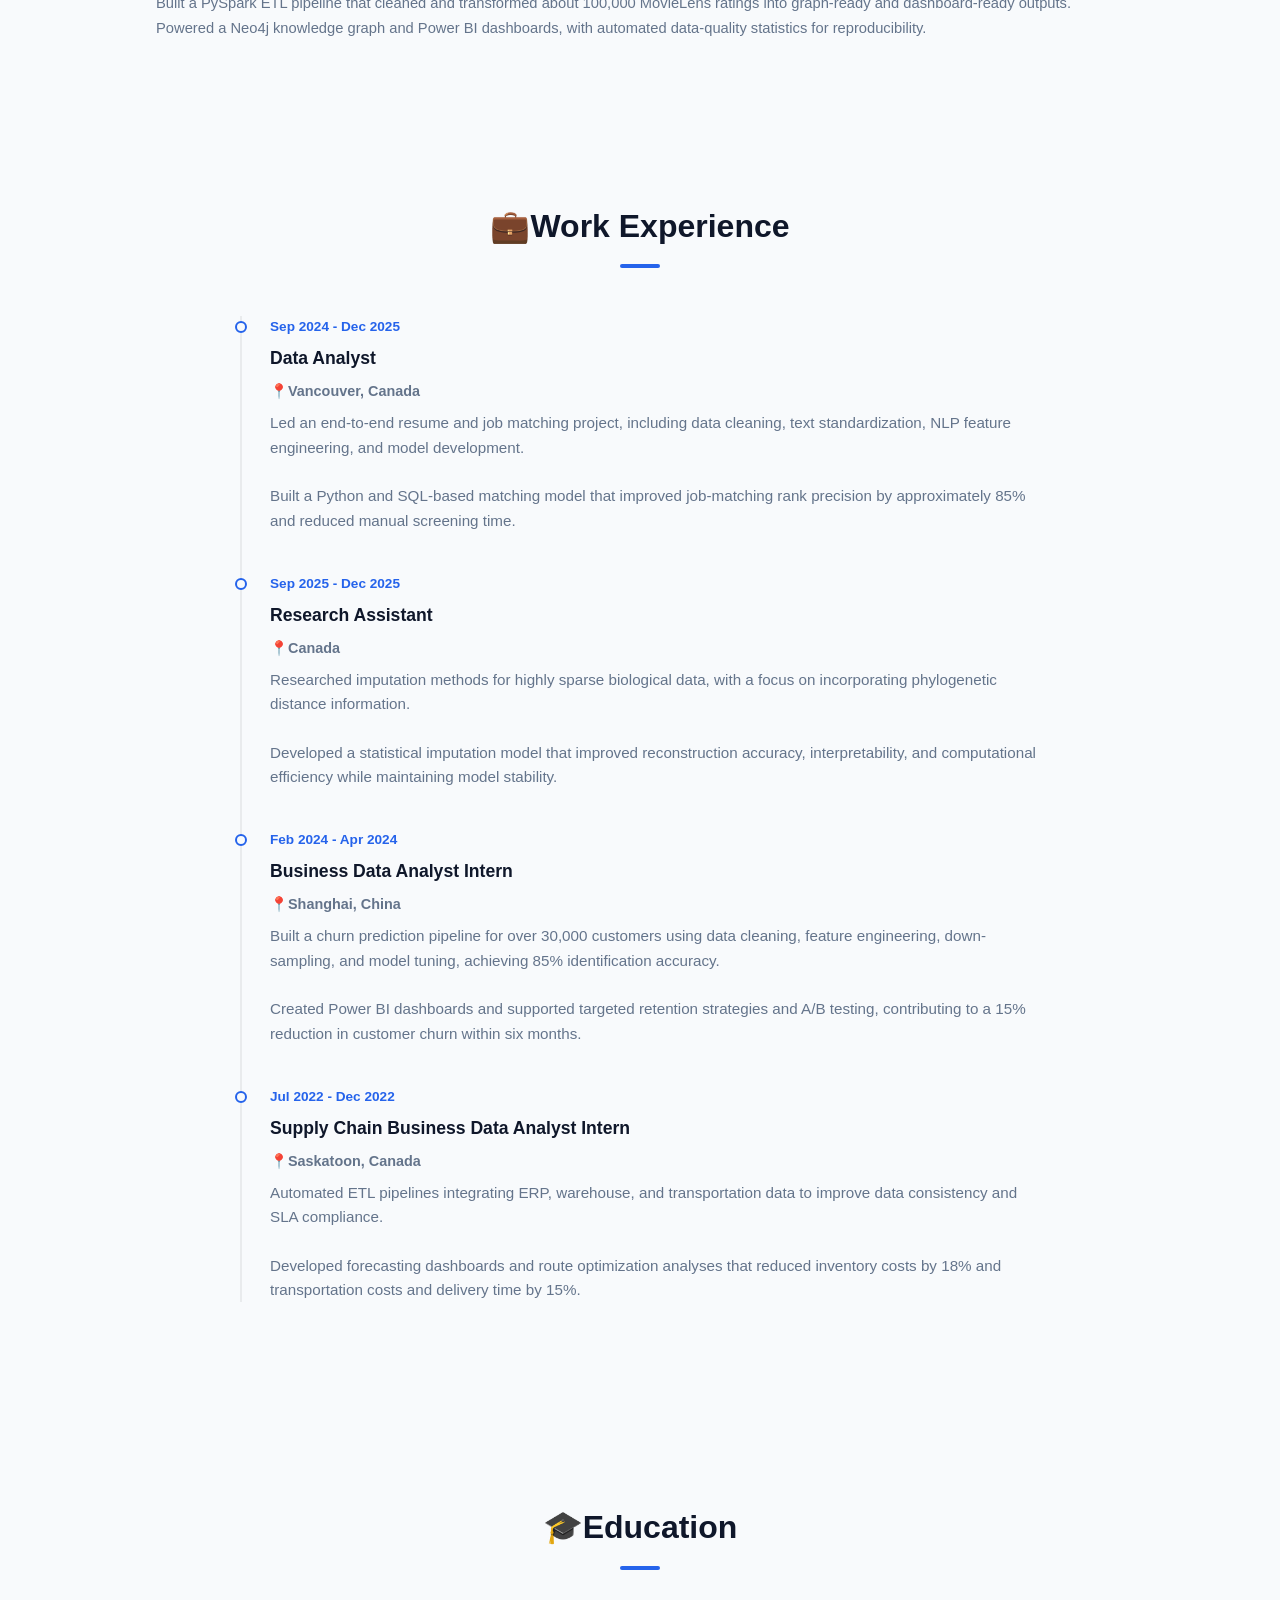
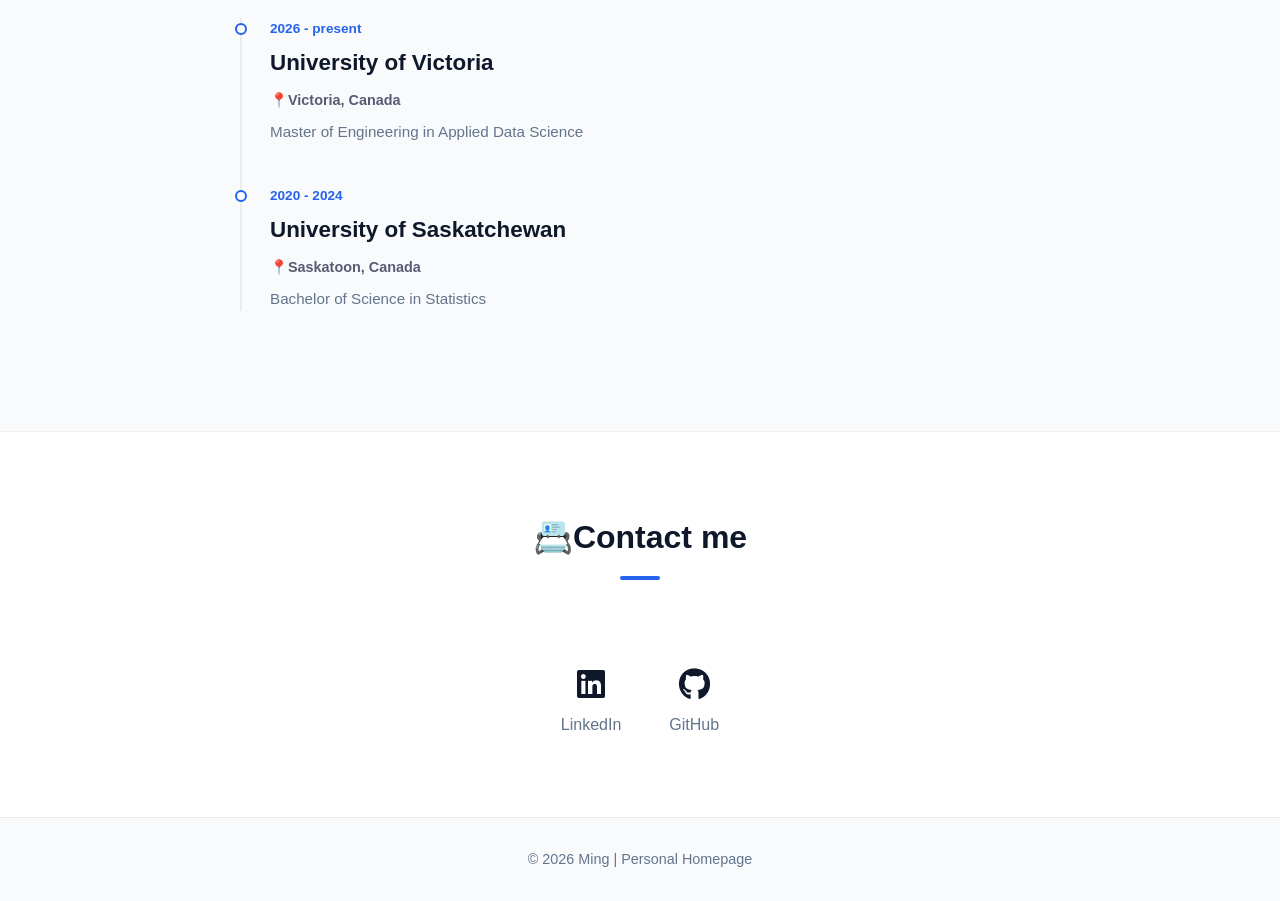
==== commit ba63eb19: "内容与标题修改，并改正格式" ====
--- a/index.html
+++ b/index.html
@@ -23,14 +23,14 @@
       
       <div class="nav-actions">
         <div class="nav-links">
-<!--          <a href="#about" data-i18n="nav.about">About</a>-->
+          <a href="#recent" data-i18n="nav.recent">Recent</a>
           <a href="#projects" data-i18n="nav.projects">Projects</a>
           <a href="#timeline" data-i18n="nav.timeline">Work Experience</a>
           <a href="#education" data-i18n="nav.education">Education</a>
           <a href="assets/docs/Mingyang_Chen_Resume.pdf" target="_blank" data-i18n="nav.resume">Resume</a>
           <a href="#contact" data-i18n="nav.contact">Contact</a>
         </div>
-        
+
         <div class="nav-controls">
           <button class="control-btn lang-toggle" aria-label="Toggle Language">中文</button>
           <button class="control-btn theme-toggle" aria-label="Toggle Theme">
@@ -54,12 +54,12 @@
     </div>
   </section>
 
-<!--  <section id="about" class="section-padding">-->
-<!--    <div class="container">-->
-<!--      <h2 data-i18n="about.title">About This ePortfolio</h2>-->
-<!--      <div class="about-content"></div>-->
-<!--    </div>-->
-<!--  </section>-->
+  <section id="recent" class="section-padding">
+    <div class="container">
+      <h2 data-i18n="recent.title">Highlights of the Year</h2>
+      <div class="recent-content"></div>
+    </div>
+  </section>
 
   <section id="projects" class="section-padding">
     <div class="container">
--- a/assets/css/style.css
+++ b/assets/css/style.css
@@ -254,6 +254,7 @@
   color: var(--text-muted);
   max-width: 700px;
   margin: 0 auto;
+  text-align: left;
 }
 
 /* =========================================
@@ -280,9 +281,50 @@
 }
 
 .projects-grid {
+  display: flex;
+  flex-direction: column;
+  gap: 56px;
+}
+
+.project-category-title {
+  display: flex;
+  align-items: center;
+  gap: 10px;
+  font-size: 1.3rem;
+  color: var(--text-main);
+  margin-bottom: 24px;
+  padding-bottom: 10px;
+  border-bottom: 2px solid var(--border-light);
+}
+
+.project-category-title::before {
+  content: '';
+  display: inline-block;
+  width: 6px;
+  height: 6px;
+  border-radius: 50%;
+  background: var(--primary);
+  box-shadow: 0 0 0 4px var(--primary-glow, rgba(0,0,0,0.05));
+}
+
+.projects-subgrid {
   display: grid;
   grid-template-columns: repeat(auto-fit, minmax(300px, 1fr));
-  gap: 32px;
+  gap: 32px 40px;
+  align-items: start;
+}
+
+.project-card-wrap {
+  display: flex;
+  flex-direction: column;
+  gap: 14px;
+}
+
+.project-summary {
+  font-size: 0.92rem;
+  color: var(--text-muted);
+  line-height: 1.7;
+  padding: 0 4px;
 }
 
 .card {
@@ -292,7 +334,7 @@
   overflow: hidden;
   transition: var(--transition-base);
   /* 解决 Safari 下圆角溢出问题 */
-  transform: translateZ(0); 
+  transform: translateZ(0);
 }
 
 .card:hover {
@@ -453,7 +495,7 @@
    ========================================= */
 @media (max-width: 768px) {
   .nav-links { display: none; } /* 暂时简化手机端 */
-  
+
   .intro { padding-top: 60px; }
   .gradient-text { font-size: 2.2rem; }
 
@@ -469,13 +511,13 @@
     margin: 20px auto;
     border-radius: 8px;
   }
-  
+
   .publish-links {
     flex-direction: column;
     border-radius: var(--radius-md);
     width: 100%;
   }
-  
+
   .contact-links {
     gap: 24px;
     flex-wrap: wrap;
@@ -657,7 +699,7 @@
   cursor: pointer;
   z-index: 10; /* 提高层级 */
   /* 确保按钮有足够空间容纳图标 */
-  width: 40px; 
+  width: 40px;
   height: 40px;
   display: flex;
   align-items: center;
@@ -666,7 +708,7 @@
 
 /* 防止图标拦截鼠标事件，确保点击穿透到 button */
 .theme-toggle i {
-  pointer-events: none; 
+  pointer-events: none;
 }
 
 /* 确保导航栏层级够高 */
@@ -690,25 +732,25 @@
 /* =========================================
    13. About This ePortfolio Section (New)
    ========================================= */
-.about-content {
+.recent-content {
   max-width: 760px;
   margin: 0 auto;
 }
 
-.about-intro {
+.recent-intro {
   font-size: 1.05rem;
   color: var(--text-muted);
   margin-bottom: 28px;
   line-height: 1.8;
 }
 
-.about-list {
+.recent-list {
   display: flex;
   flex-direction: column;
   gap: 14px;
 }
 
-.about-point {
+.recent-point {
   display: flex;
   align-items: flex-start;
   gap: 14px;
@@ -720,26 +762,26 @@
   transition: var(--transition-base);
 }
 
-.about-point:hover {
+.recent-point:hover {
   border-color: var(--primary);
   transform: translateX(4px);
   box-shadow: var(--shadow-card);
 }
 
-.about-point-icon {
+.recent-point-icon {
   flex-shrink: 0;
   margin-top: 4px;
   color: var(--primary);
   font-size: 1rem;
 }
 
-.about-point span {
+.recent-point span {
   font-size: 0.98rem;
   color: var(--text-main);
   line-height: 1.7;
 }
 
-.about-point strong {
+.recent-point strong {
   color: var(--primary);
 }
 
@@ -775,5 +817,5 @@
 
 /* Adjust paragraph margin in project info to accommodate tags */
 .project-info p {
-  margin-bottom: 16px; 
-}
+  margin-bottom: 16px;
+}
